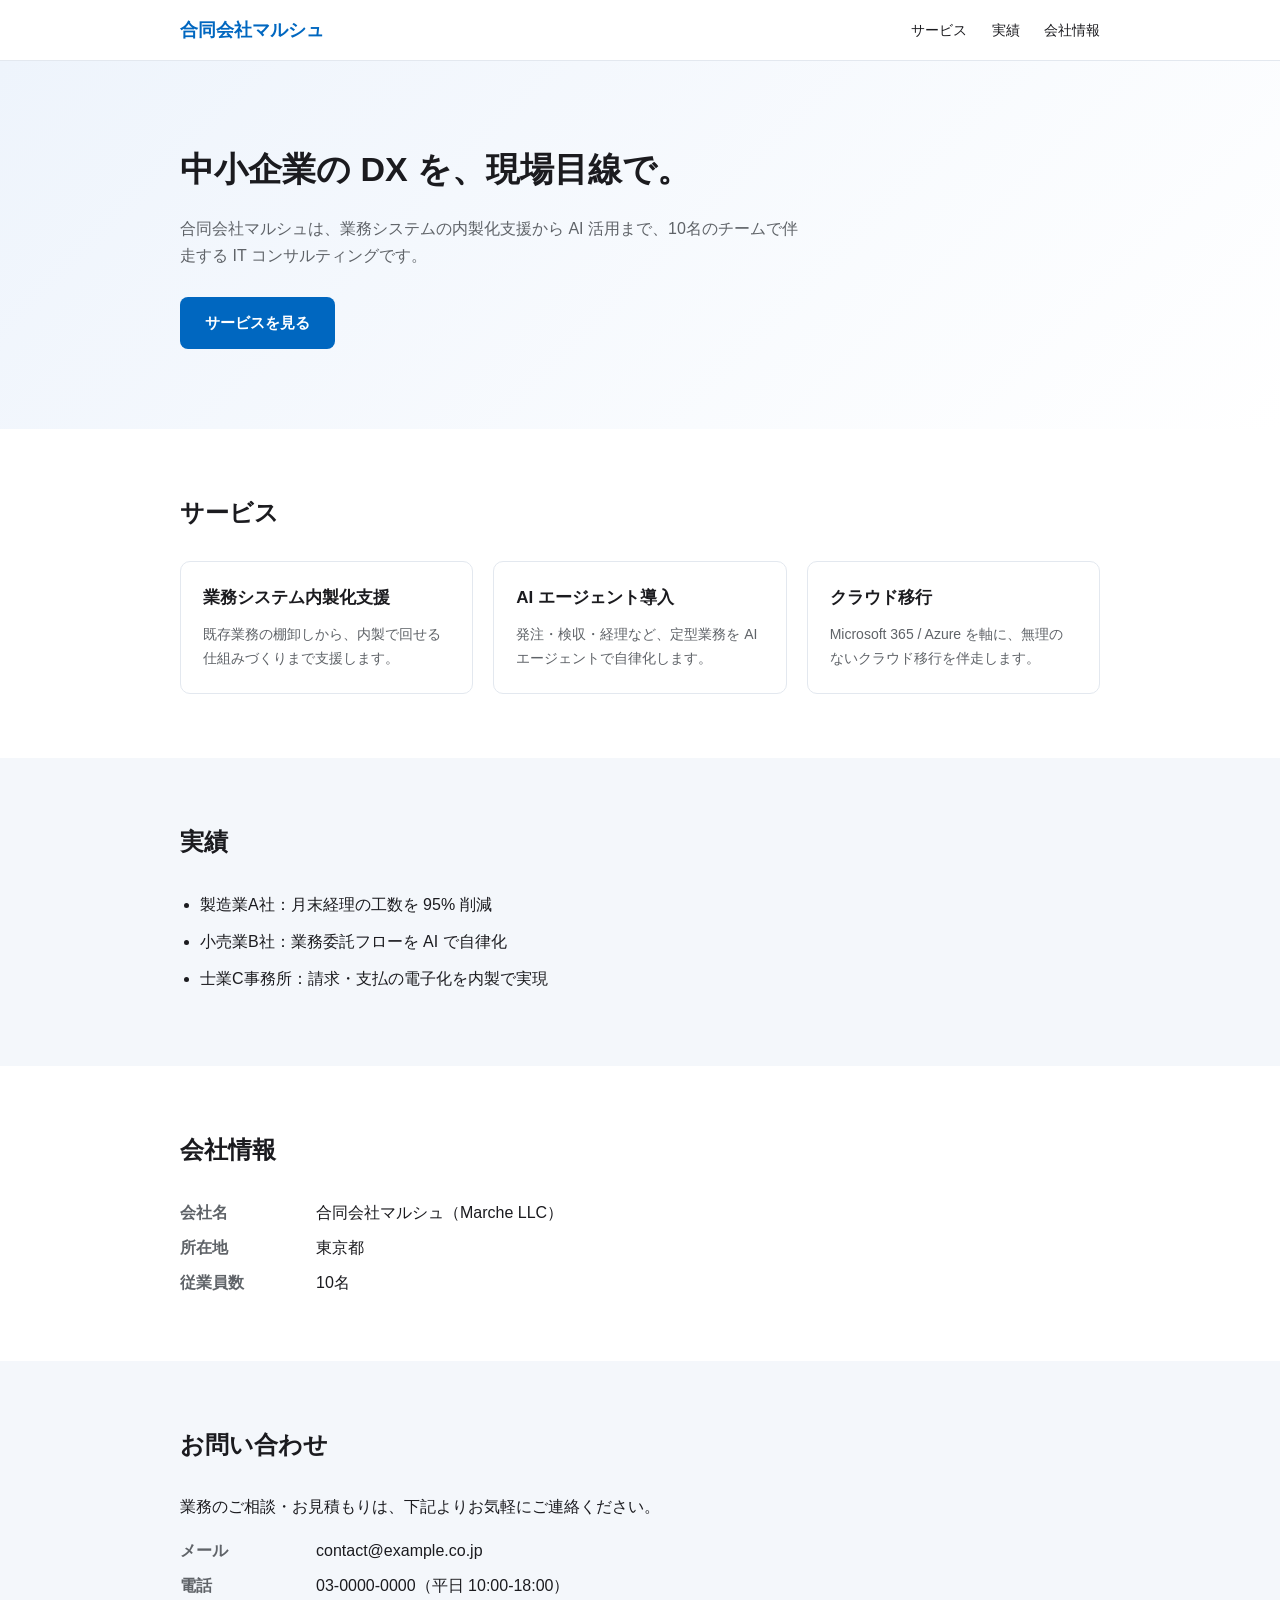
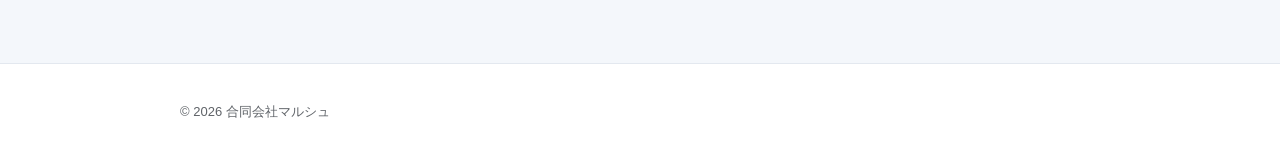
==== index.html @ 337582f0 "Update index.html" ====
<!DOCTYPE html>
<html lang="ja">
  <head>
    <meta charset="UTF-8" />
    <meta name="viewport" content="width=device-width, initial-scale=1.0" />
    <title>合同会社マルシュ | Marche LLC</title>
    <link rel="stylesheet" href="styles.css" />
  </head>
  <body>
    <header class="site-header">
      <div class="container header-inner">
        <a class="brand" href="#top">合同会社マルシュ</a>
        <nav class="nav">
          <a href="#services">サービス</a>
          <a href="#works">実績</a>
          <a href="#company">会社情報</a>
        </nav>
      </div>
    </header>

    <main id="top">
      <section class="hero">
        <div class="container">
          <h1 class="hero-title">中小企業の DX を、現場目線で。</h1>
          <p class="hero-lead">
            合同会社マルシュは、業務システムの内製化支援から
            AI 活用まで、10名のチームで伴走する IT コンサルティングです。
          </p>
          <a class="btn btn-primary" href="#services">サービスを見る</a>
        </div>
      </section>

      <section id="services" class="section">
        <div class="container">
          <h2 class="section-title">サービス</h2>
          <div class="cards">
            <article class="card">
              <h3>業務システム内製化支援</h3>
              <p>既存業務の棚卸しから、内製で回せる仕組みづくりまで支援します。</p>
            </article>
            <article class="card">
              <h3>AI エージェント導入</h3>
              <p>発注・検収・経理など、定型業務を AI エージェントで自律化します。</p>
            </article>
            <article class="card">
              <h3>クラウド移行</h3>
              <p>Microsoft 365 / Azure を軸に、無理のないクラウド移行を伴走します。</p>
            </article>
          </div>
        </div>
      </section>

      <section id="works" class="section section-alt">
        <div class="container">
          <h2 class="section-title">実績</h2>
          <ul class="works-list">
            <li>製造業A社：月末経理の工数を 95% 削減</li>
            <li>小売業B社：業務委託フローを AI で自律化</li>
            <li>士業C事務所：請求・支払の電子化を内製で実現</li>
          </ul>
        </div>
      </section>

      <section id="company" class="section">
        <div class="container">
          <h2 class="section-title">会社情報</h2>
          <dl class="company-info">
            <dt>会社名</dt>
            <dd>合同会社マルシュ（Marche LLC）</dd>
            <dt>所在地</dt>
            <dd>東京都</dd>
            <dt>従業員数</dt>
            <dd>10名</dd>
          </dl>
        </div>
      </section>

      <section id="company" class="section section-alt">
        <div class="container">
          <h2 class="section-title">お問い合わせ</h2>
          <p>業務のご相談・お見積もりは、下記よりお気軽にご連絡ください。</p>
          <dl class="company-info">
            <dt>メール</dt>
            <dd>contact@example.co.jp</dd>
            <dt>電話</dt>
            <dd>03-0000-0000（平日 10:00-18:00）</dd>
          </dl>
        </div>
      </section>
    </main>

    <footer class="site-footer">
      <div class="container">
        <p>&copy; 2026 合同会社マルシュ</p>
      </div>
    </footer>
  </body>
</html>
---- styles.css ----
:root {
  --blue: #0067c0;
  --ink: #1b1b1f;
  --muted: #5f6368;
  --bg-alt: #f4f7fb;
  --border: #e3e8ef;
  --max: 960px;
}

* {
  box-sizing: border-box;
}

body {
  margin: 0;
  font-family: "Segoe UI", "Hiragino Kaku Gothic ProN", "Yu Gothic", sans-serif;
  color: var(--ink);
  line-height: 1.7;
  background: #fff;
}

.container {
  max-width: var(--max);
  margin: 0 auto;
  padding: 0 20px;
}

/* header */
.site-header {
  border-bottom: 1px solid var(--border);
  position: sticky;
  top: 0;
  background: rgba(255, 255, 255, 0.92);
  backdrop-filter: blur(6px);
}

.header-inner {
  display: flex;
  align-items: center;
  justify-content: space-between;
  height: 60px;
}

.brand {
  font-weight: 700;
  font-size: 18px;
  color: var(--blue);
  text-decoration: none;
}

.nav a {
  margin-left: 20px;
  color: var(--ink);
  text-decoration: none;
  font-size: 14px;
}

.nav a:hover {
  color: var(--blue);
}

/* hero */
.hero {
  padding: 80px 0;
  background: linear-gradient(135deg, #eef4fc 0%, #ffffff 100%);
}

.hero-title {
  font-size: 34px;
  margin: 0 0 16px;
}

.hero-lead {
  font-size: 16px;
  color: var(--muted);
  max-width: 620px;
  margin: 0 0 28px;
}

/* buttons */
.btn {
  display: inline-block;
  padding: 12px 24px;
  border-radius: 8px;
  text-decoration: none;
  font-size: 15px;
  font-weight: 600;
  border: 1px solid transparent;
  cursor: pointer;
}

.btn-primary {
  background: var(--blue);
  color: #fff;
}

.btn-primary:hover {
  background: #0058a6;
}

/* sections */
.section {
  padding: 64px 0;
}

.section-alt {
  background: var(--bg-alt);
}

.section-title {
  font-size: 24px;
  margin: 0 0 28px;
}

/* cards */
.cards {
  display: grid;
  grid-template-columns: repeat(3, 1fr);
  gap: 20px;
}

.card {
  border: 1px solid var(--border);
  border-radius: 10px;
  padding: 22px;
  background: #fff;
}

.card h3 {
  margin: 0 0 10px;
  font-size: 17px;
}

.card p {
  margin: 0;
  font-size: 14px;
  color: var(--muted);
}

/* works */
.works-list {
  margin: 0;
  padding-left: 20px;
}

.works-list li {
  margin-bottom: 10px;
}

/* company */
.company-info {
  display: grid;
  grid-template-columns: 120px 1fr;
  gap: 8px 16px;
  margin: 0;
}

.company-info dt {
  font-weight: 600;
  color: var(--muted);
}

.company-info dd {
  margin: 0;
}

/* footer */
.site-footer {
  border-top: 1px solid var(--border);
  padding: 24px 0;
  color: var(--muted);
  font-size: 13px;
}

@media (max-width: 720px) {
  .cards {
    grid-template-columns: 1fr;
  }
  .hero-title {
    font-size: 26px;
  }
}
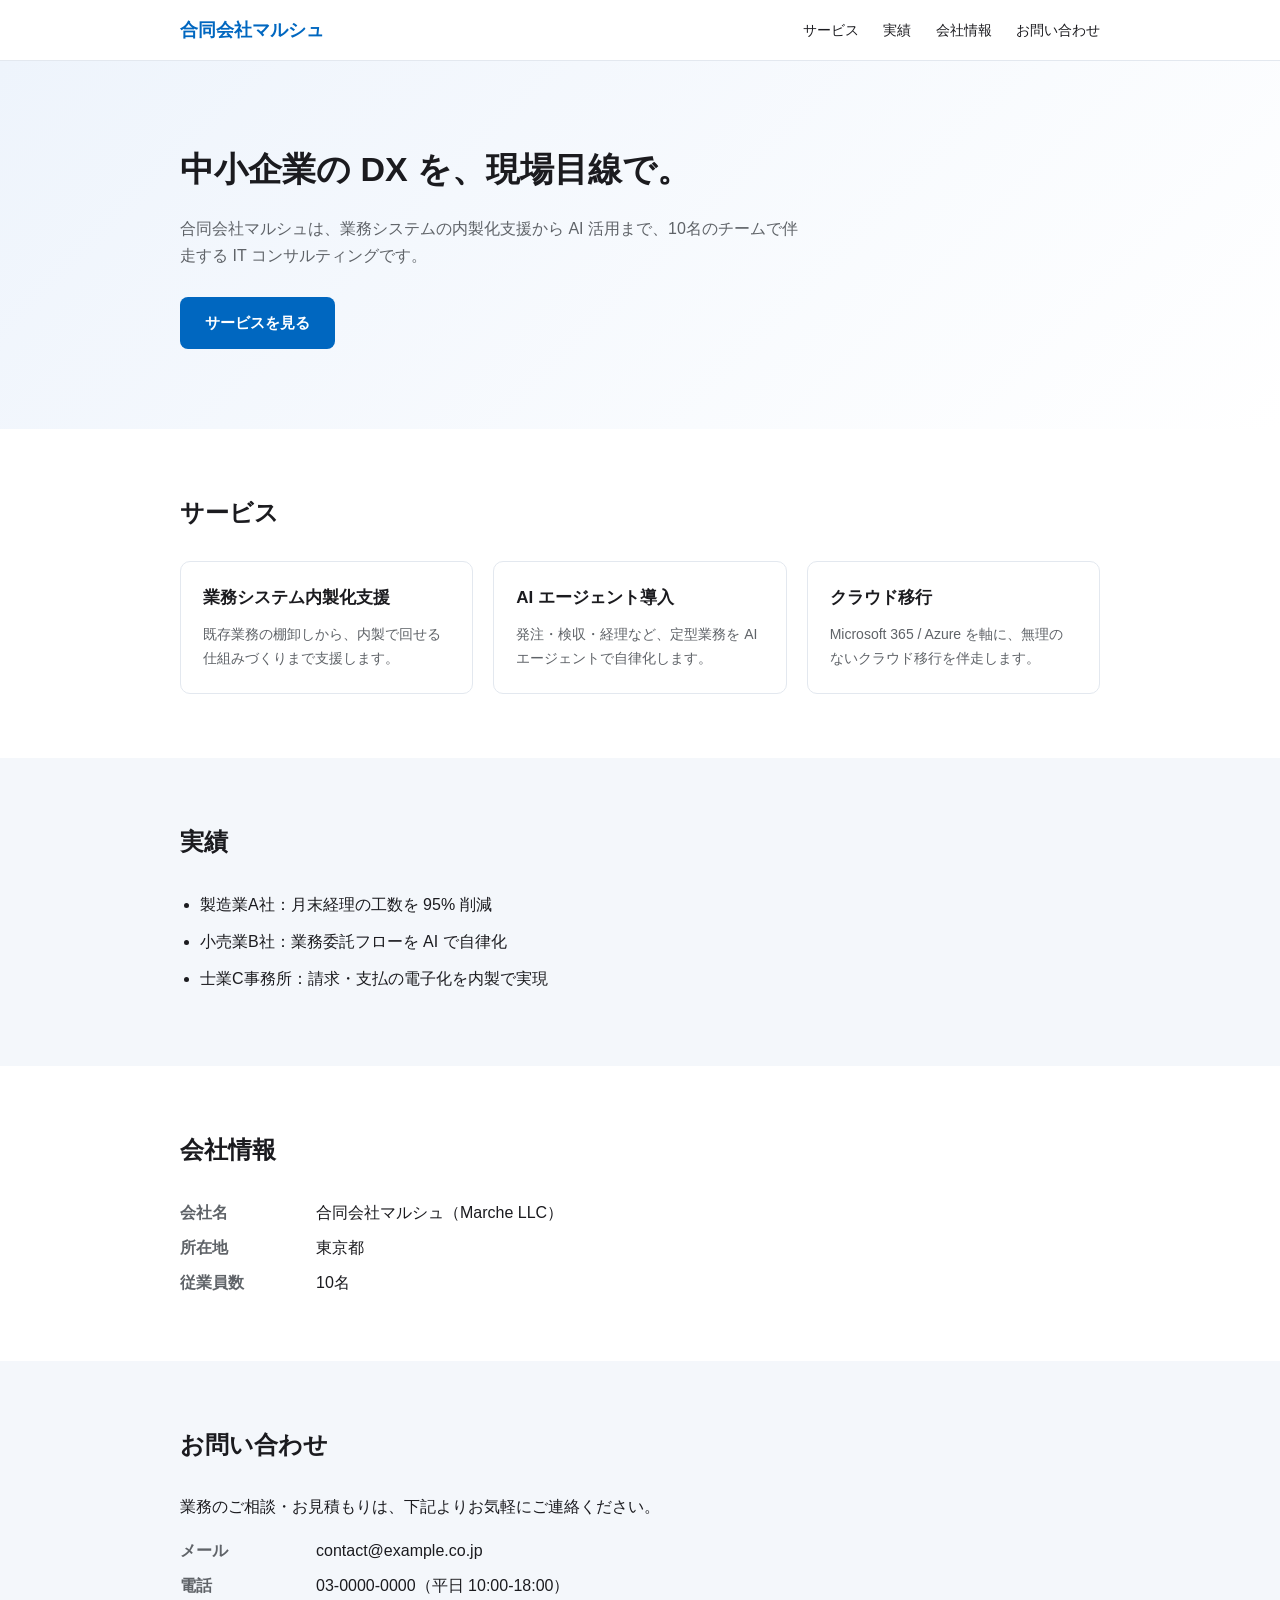
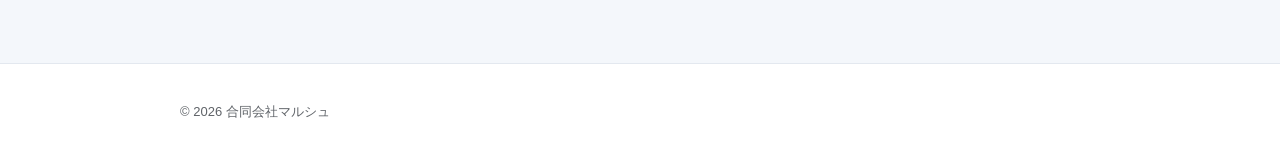
==== commit fbc2904d: "Update index.html" ====
--- a/index.html
+++ b/index.html
@@ -14,6 +14,7 @@
           <a href="#services">サービス</a>
           <a href="#works">実績</a>
           <a href="#company">会社情報</a>
+          <a href="#contact">お問い合わせ</a>
         </nav>
       </div>
     </header>
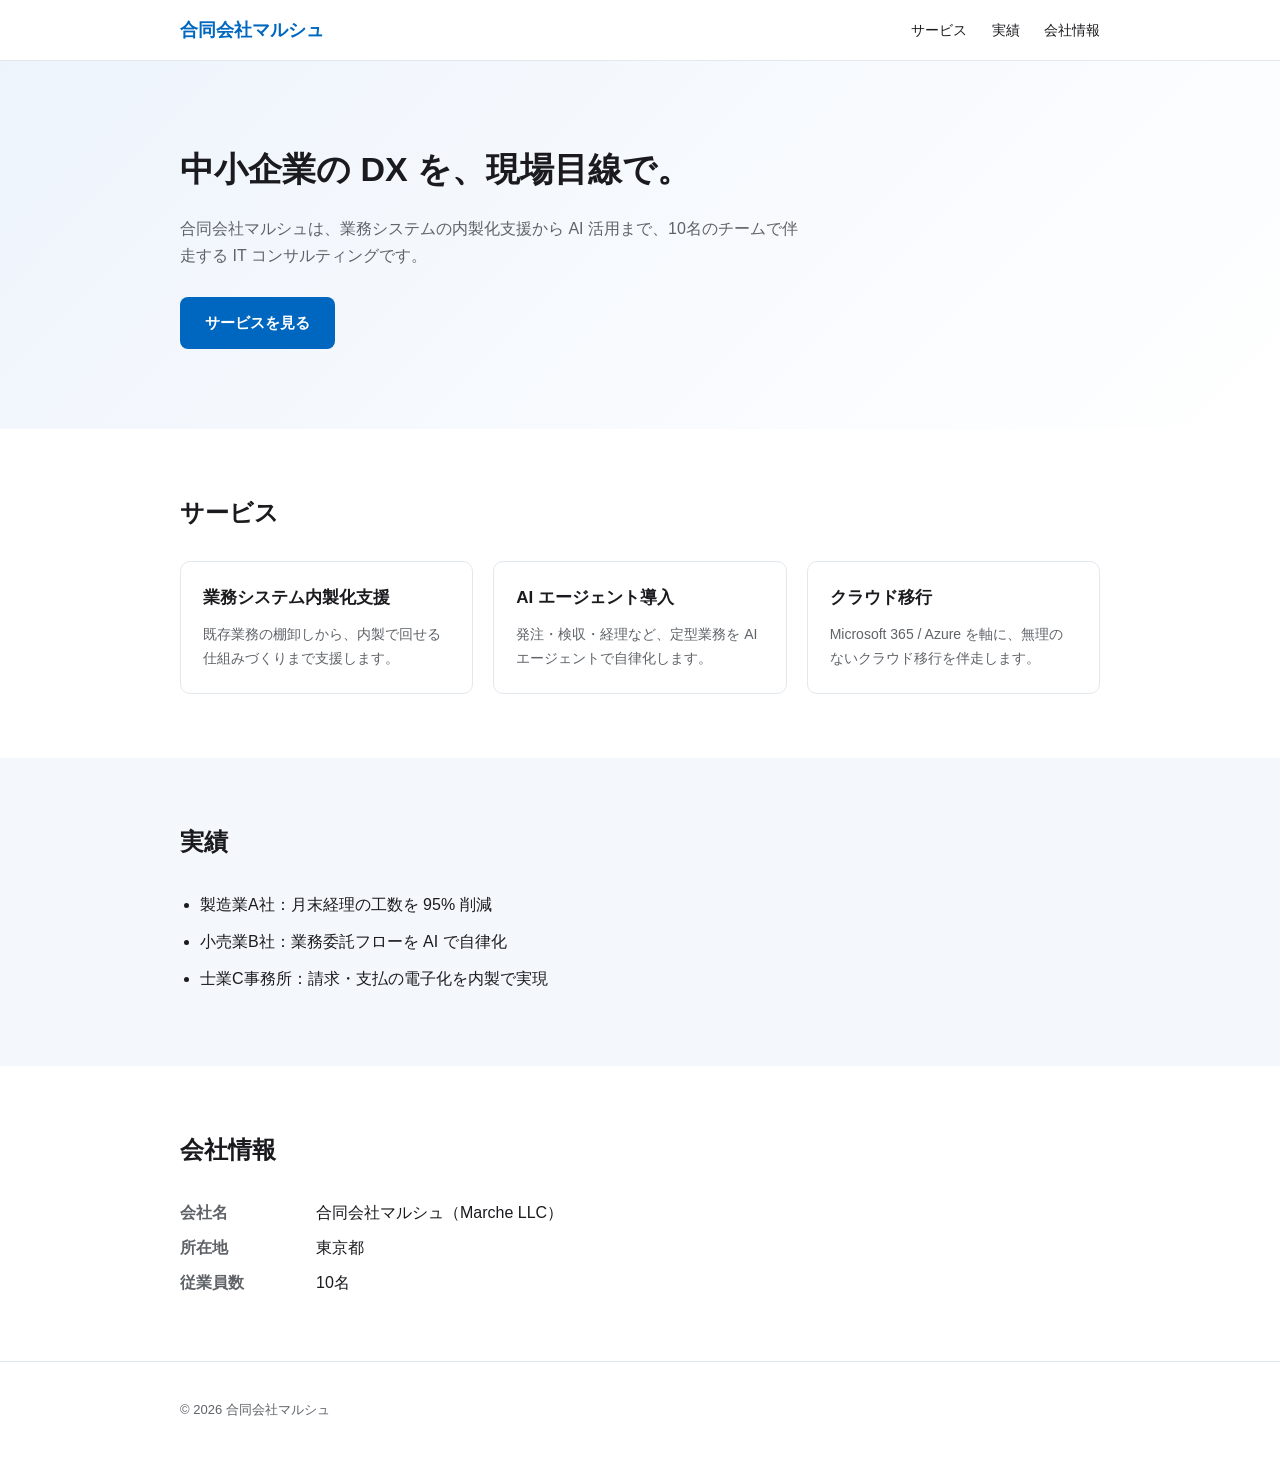
==== commit d0c094d2: "Revert "gigflow: コーポレーションサイトに「問い合わせ」セクションを追加する" This reverts commit f099bab131737c2b72e3029227043b0e" ====
--- a/index.html
+++ b/index.html
@@ -14,7 +14,6 @@
           <a href="#services">サービス</a>
           <a href="#works">実績</a>
           <a href="#company">会社情報</a>
-          <a href="#contact">お問い合わせ</a>
         </nav>
       </div>
     </header>
@@ -75,19 +74,6 @@
           </dl>
         </div>
       </section>
-
-      <section id="company" class="section section-alt">
-        <div class="container">
-          <h2 class="section-title">お問い合わせ</h2>
-          <p>業務のご相談・お見積もりは、下記よりお気軽にご連絡ください。</p>
-          <dl class="company-info">
-            <dt>メール</dt>
-            <dd>contact@example.co.jp</dd>
-            <dt>電話</dt>
-            <dd>03-0000-0000（平日 10:00-18:00）</dd>
-          </dl>
-        </div>
-      </section>
     </main>
 
     <footer class="site-footer">
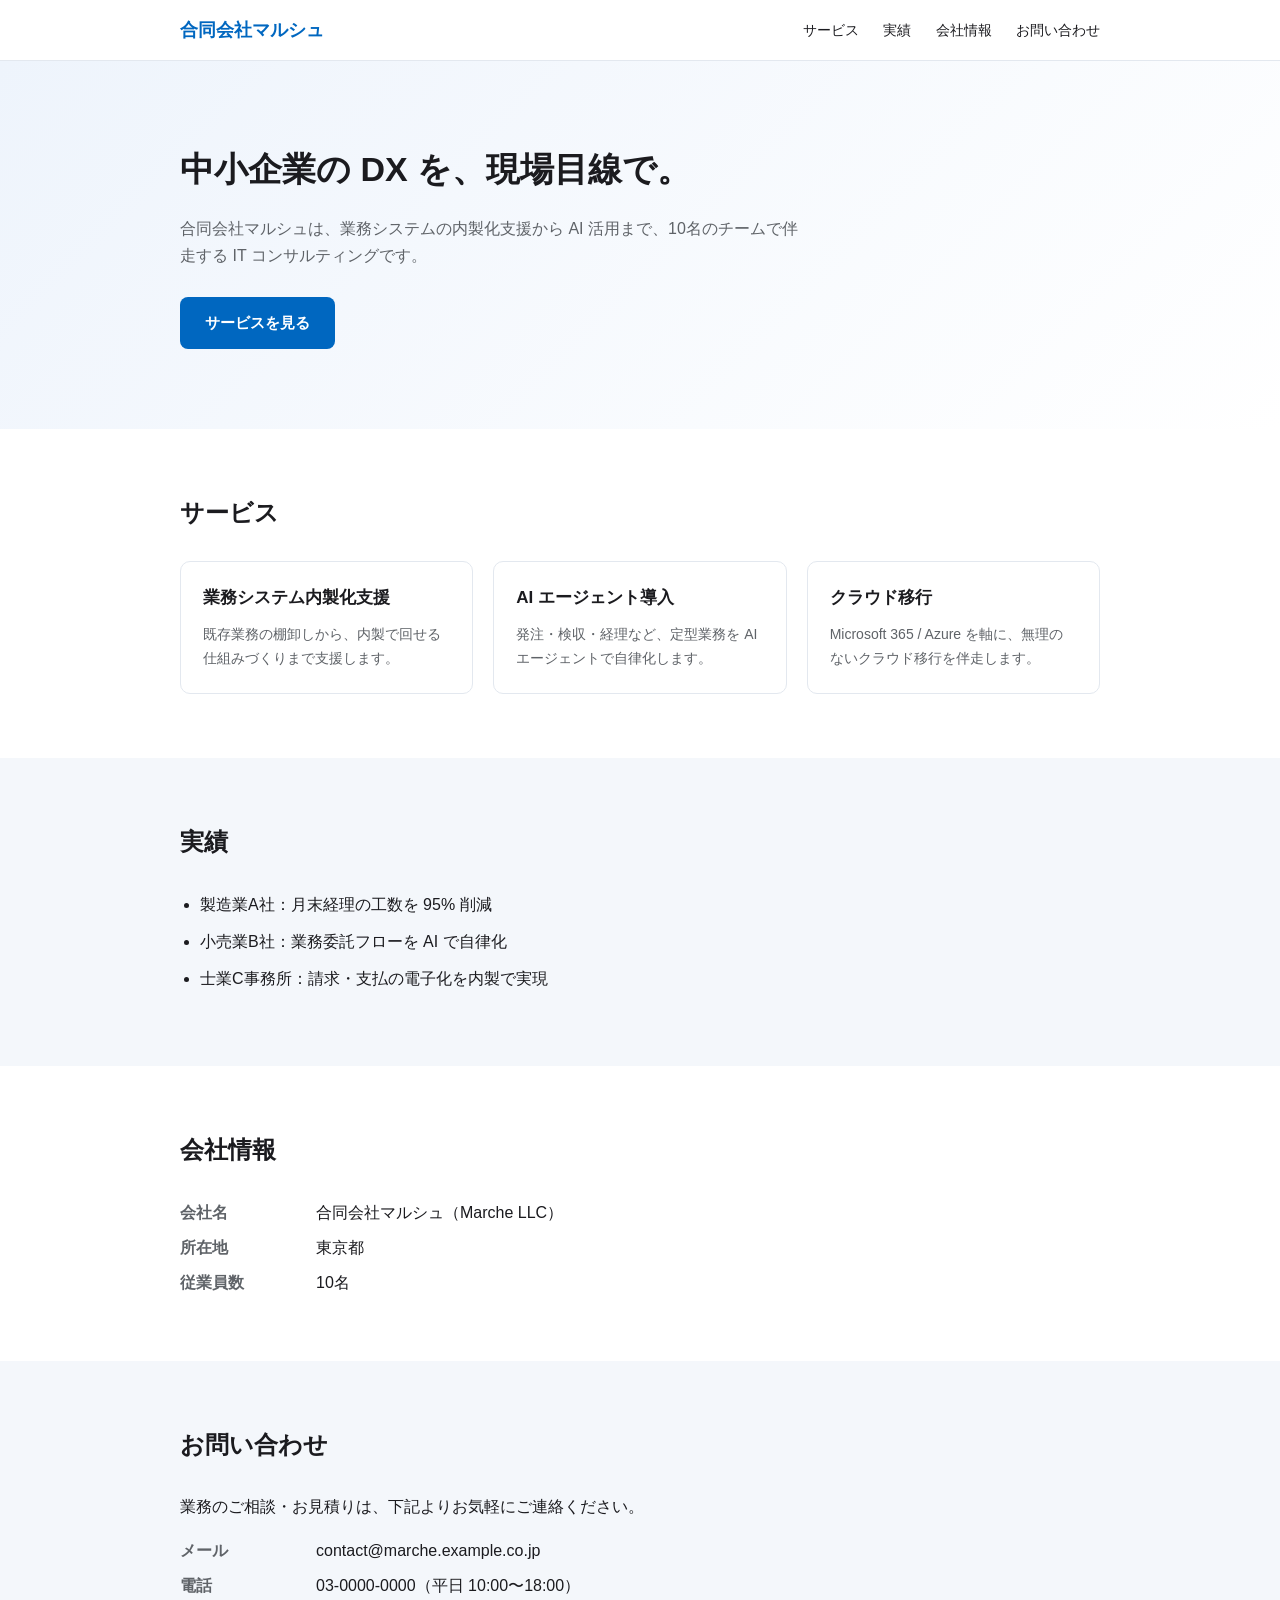
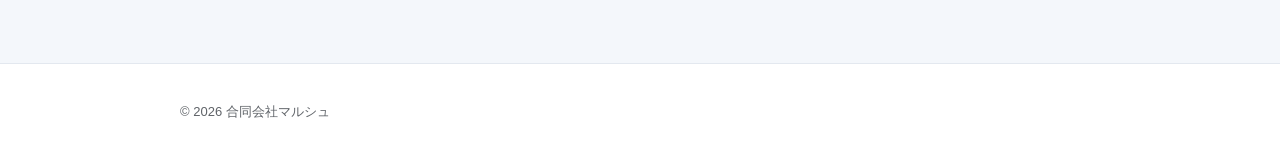
==== commit 4bca14b8: "Update index.html" ====
--- a/index.html
+++ b/index.html
@@ -14,6 +14,7 @@
           <a href="#services">サービス</a>
           <a href="#works">実績</a>
           <a href="#company">会社情報</a>
+          <a href="#contact">お問い合わせ</a>
         </nav>
       </div>
     </header>
@@ -74,6 +75,19 @@
           </dl>
         </div>
       </section>
+
+      <section id="company" class="section section-alt">
+        <div class="container">
+          <h2 class="section-title">お問い合わせ</h2>
+          <p>業務のご相談・お見積りは、下記よりお気軽にご連絡ください。</p>
+          <dl class="company-info">
+            <dt>メール</dt>
+            <dd>contact@marche.example.co.jp</dd>
+            <dt>電話</dt>
+            <dd>03-0000-0000（平日 10:00〜18:00）</dd>
+          </dl>
+        </div>
+      </section>
     </main>
 
     <footer class="site-footer">
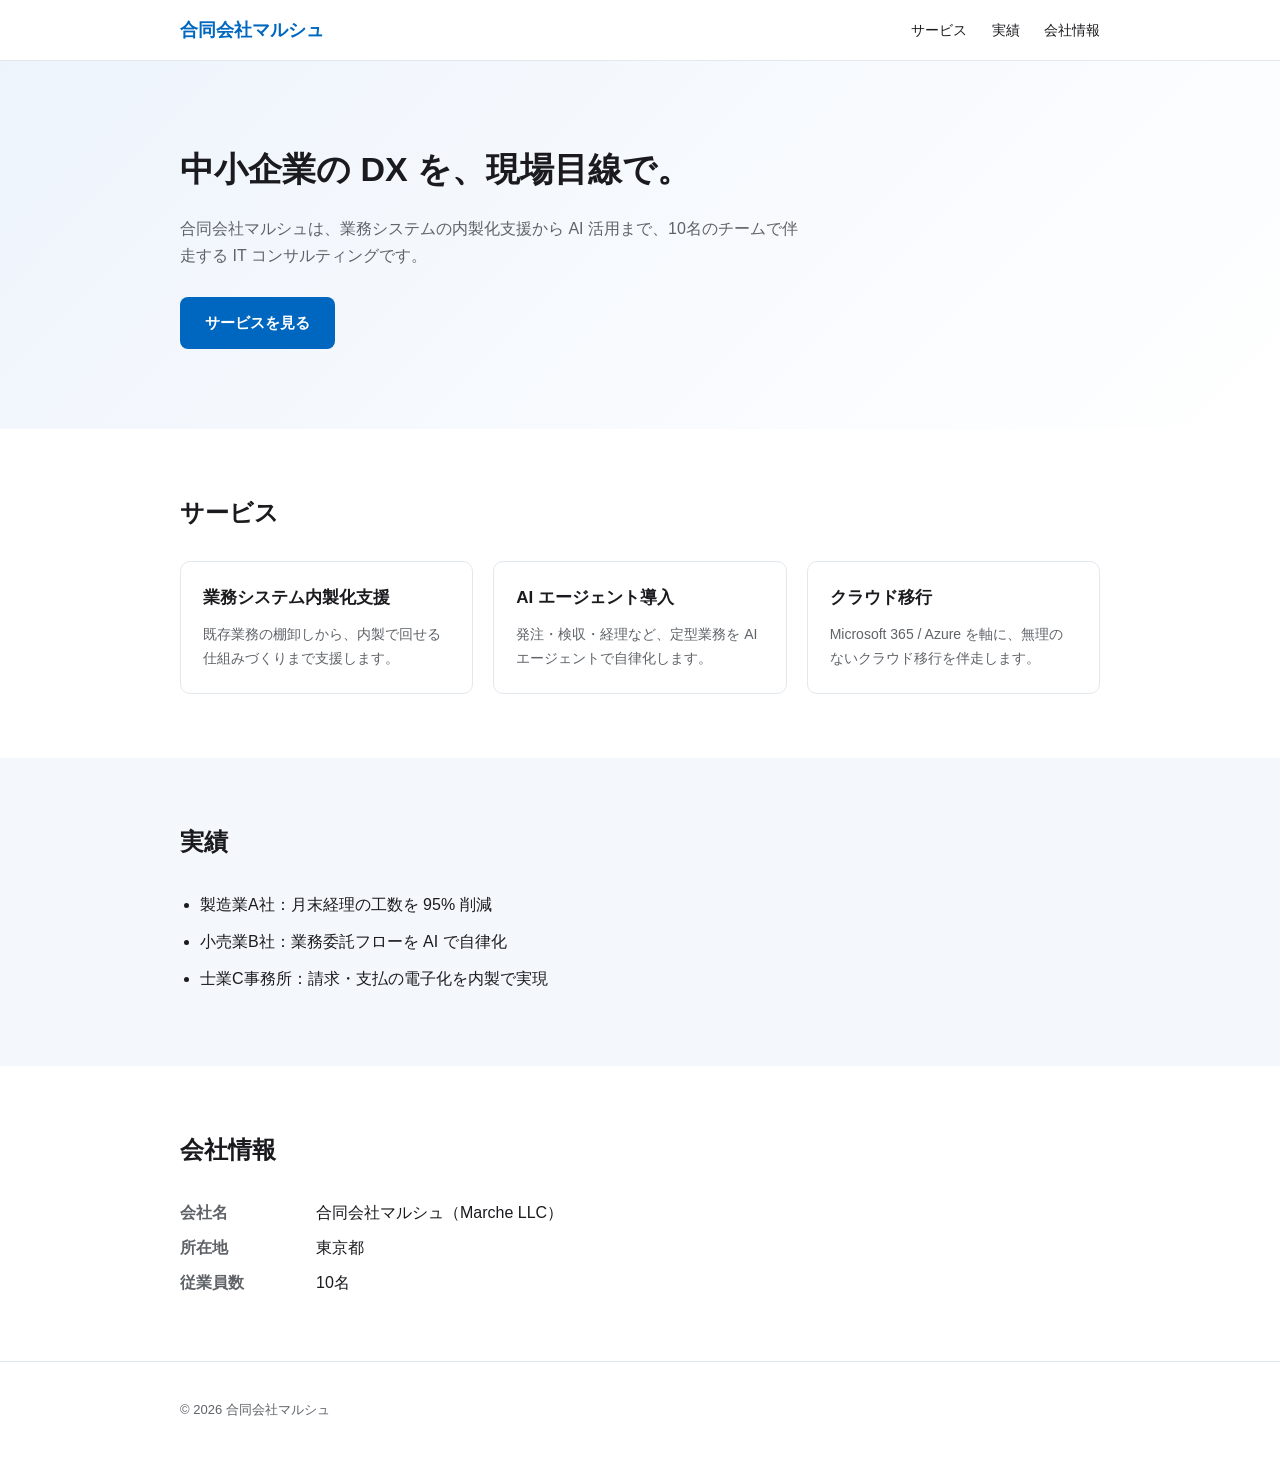
==== commit 08f57775: "Revert "gigflow: 問い合わせセクションの追加" This reverts commit d4ad7df9f84c555c5481248cf32e554354367139." ====
--- a/index.html
+++ b/index.html
@@ -14,7 +14,6 @@
           <a href="#services">サービス</a>
           <a href="#works">実績</a>
           <a href="#company">会社情報</a>
-          <a href="#contact">お問い合わせ</a>
         </nav>
       </div>
     </header>
@@ -75,19 +74,6 @@
           </dl>
         </div>
       </section>
-
-      <section id="company" class="section section-alt">
-        <div class="container">
-          <h2 class="section-title">お問い合わせ</h2>
-          <p>業務のご相談・お見積りは、下記よりお気軽にご連絡ください。</p>
-          <dl class="company-info">
-            <dt>メール</dt>
-            <dd>contact@marche.example.co.jp</dd>
-            <dt>電話</dt>
-            <dd>03-0000-0000（平日 10:00〜18:00）</dd>
-          </dl>
-        </div>
-      </section>
     </main>
 
     <footer class="site-footer">
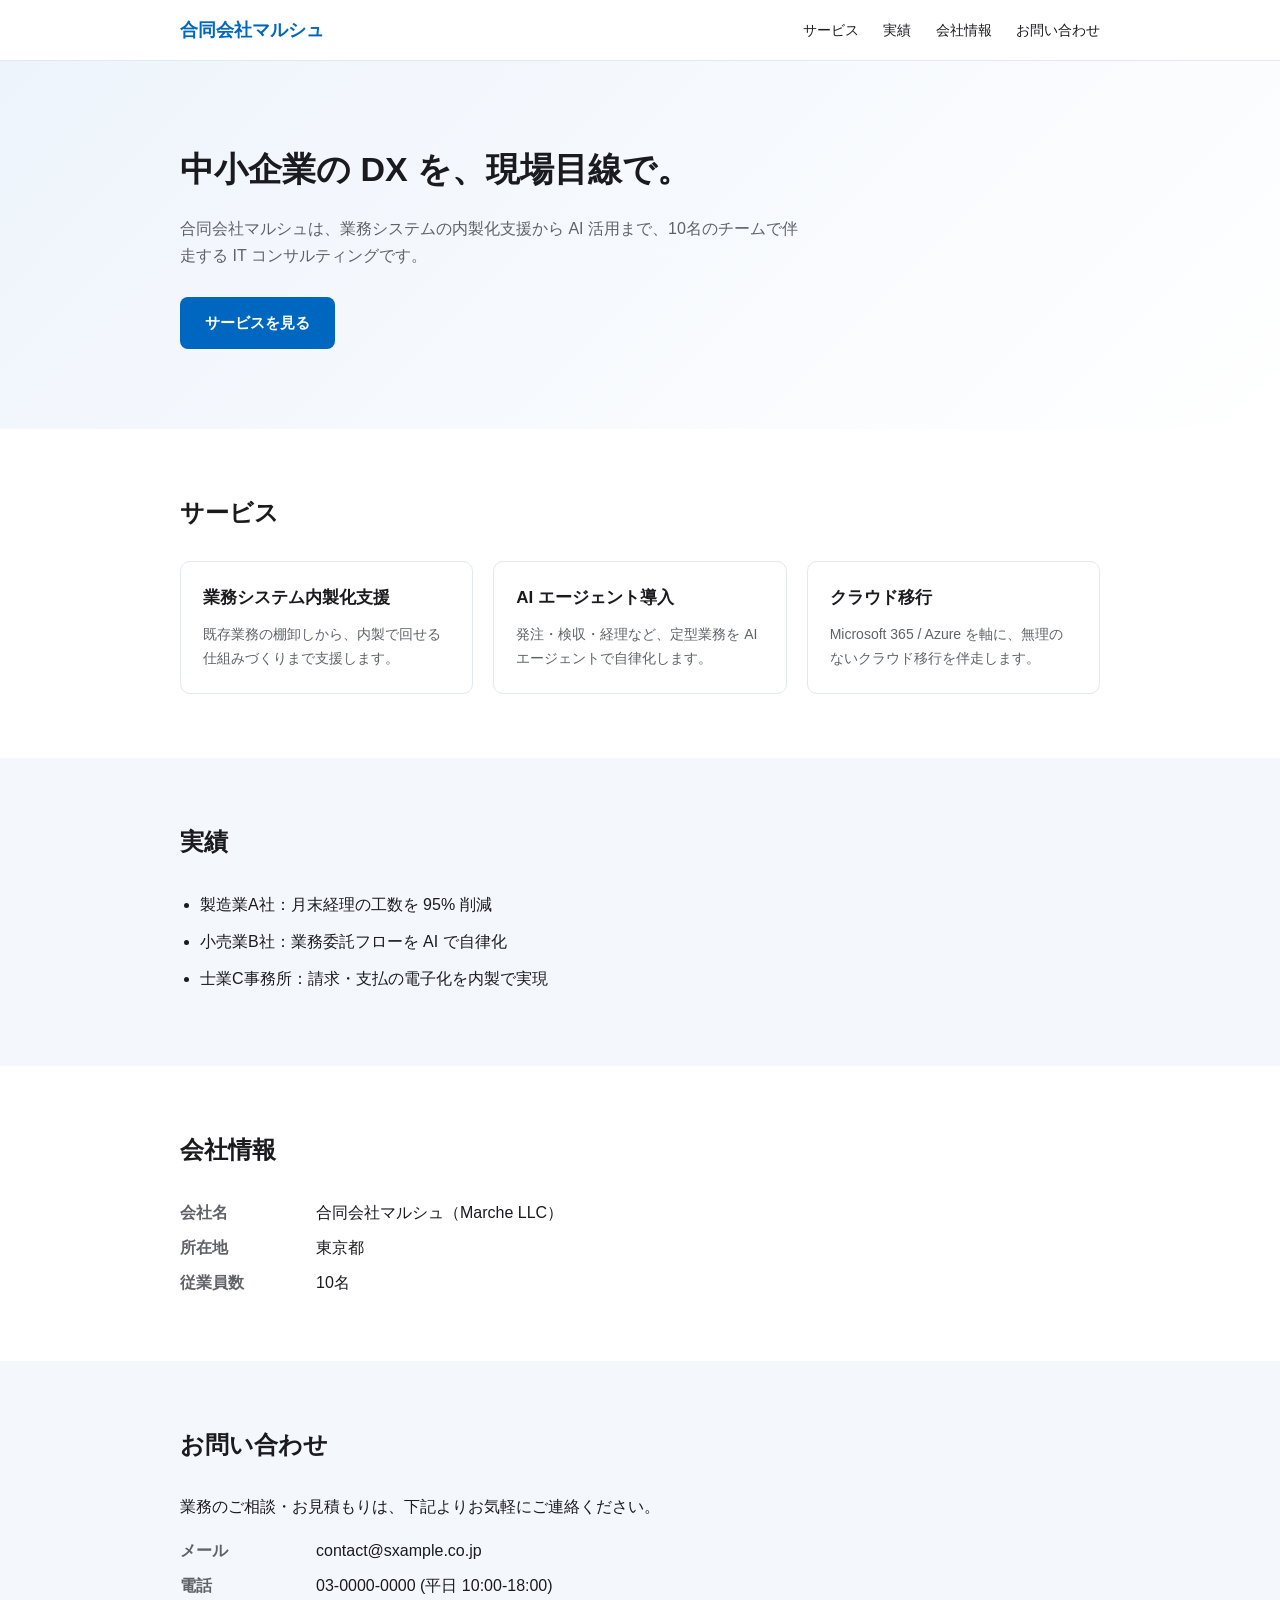
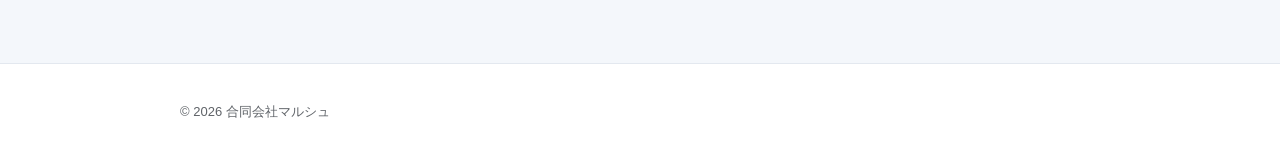
==== commit c7d3ec79: "お問い合わせセクションの追加" ====
--- a/index.html
+++ b/index.html
@@ -14,6 +14,7 @@
           <a href="#services">サービス</a>
           <a href="#works">実績</a>
           <a href="#company">会社情報</a>
+          <a href="#company">お問い合わせ</a>
         </nav>
       </div>
     </header>
@@ -74,6 +75,19 @@
           </dl>
         </div>
       </section>
+
+      <section id="company" class="section section-alt">
+        <div class="container">
+          <h2 class="section-title">お問い合わせ</h2>
+          <p>業務のご相談・お見積もりは、下記よりお気軽にご連絡ください。</p>
+          <dl class="company-info">
+            <dt>メール</dt>
+            <dd>contact@sxample.co.jp</dd>
+            <dt>電話</dt>
+            <dd>03-0000-0000 (平日 10:00-18:00)</dd>
+          </dl>
+        </div>
+      </section>
     </main>
 
     <footer class="site-footer">
